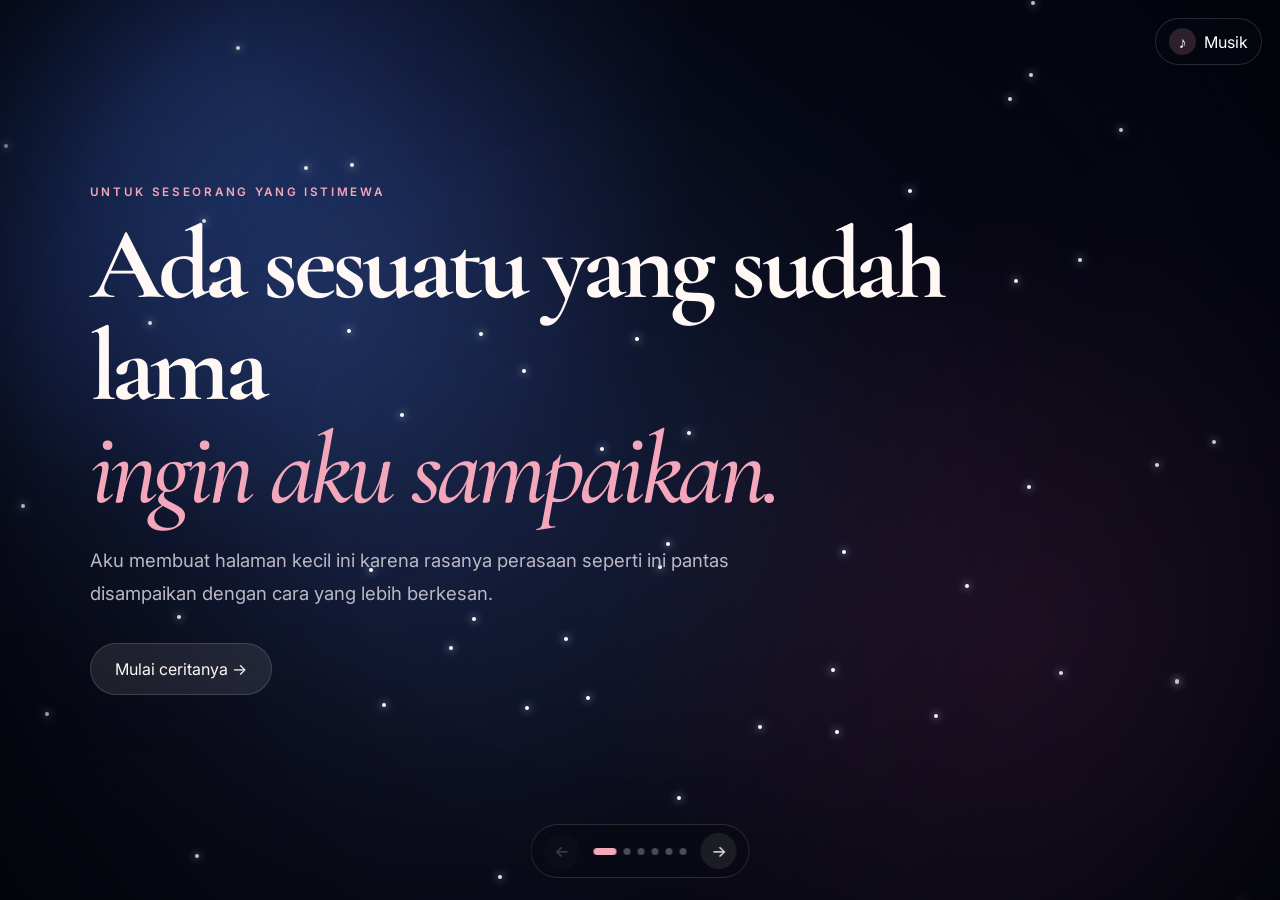
==== main.html @ b16fab7c "Add files via upload" ====
<!DOCTYPE html>
<html lang="id">
<head>
  <meta charset="UTF-8" />
  <meta name="viewport" content="width=device-width, initial-scale=1.0" />
  <meta name="theme-color" content="#070914" />
  <meta name="description" content="Sebuah cerita kecil dan satu pertanyaan penting untukmu." />
  <title>Untuk Kamu 🤍</title>

  <link rel="preconnect" href="https://fonts.googleapis.com" />
  <link rel="preconnect" href="https://fonts.gstatic.com" crossorigin />
  <link
    href="https://fonts.googleapis.com/css2?family=Cormorant+Garamond:wght@400;500;600;700&family=Inter:wght@300;400;500;600&display=swap"
    rel="stylesheet"
  />
  <link rel="stylesheet" href="style.css" />
</head>

<body>
  <div id="heartRain" class="heart-rain" aria-hidden="true"></div>
  <div id="sparkleField" class="sparkle-field" aria-hidden="true"></div>
  <div class="fog fog-one" aria-hidden="true"></div>
  <div class="fog fog-two" aria-hidden="true"></div>
  <div class="vignette" aria-hidden="true"></div>

  <audio id="backgroundMusic" loop preload="auto">
    <source src="assets/music/our-song.mpeg" type="audio/mpeg" />
    <source src="assets/music/our-song.mp3" type="audio/mpeg" />
  </audio>

  <button id="musicButton" class="music-button" type="button" aria-label="Putar musik">
    <span class="music-dot">♪</span>
    <span id="musicLabel">Musik</span>
  </button>

  <main id="slider" class="slider">
    <section class="slide active" data-slide="0">
      <div class="content hero-content">
        <p class="eyebrow">Untuk seseorang yang istimewa</p>
        <h1>Ada sesuatu yang sudah lama <span>ingin aku sampaikan.</span></h1>
        <p class="lead">
          Aku membuat halaman kecil ini karena rasanya perasaan seperti ini
          pantas disampaikan dengan cara yang lebih berkesan.
        </p>
        <button class="primary next-slide" type="button">Mulai ceritanya <span>→</span></button>
      </div>
    </section>

    <section class="slide" data-slide="1">
      <div class="content story-layout">
        <div>
          <p class="eyebrow">Bagian pertama</p>
          <h2>Semuanya terasa biasa, sampai akhirnya kamu hadir.</h2>
          <p class="lead">
            Awalnya aku tidak pernah tahu bahwa satu pertemuan sederhana bisa
            membuat hari-hariku terasa berbeda. Perlahan, aku mulai menunggu
            pesanmu, mengingat tawamu, dan mencari alasan untuk tetap berbicara
            denganmu.
          </p>
        </div>
        <div class="single-photo">
          <img src="assets/images/foto-1.jpg" alt="Kenangan kami" />
          <span>Salah satu momen favoritku</span>
        </div>
      </div>
    </section>

    <section class="slide" data-slide="2">
      <div class="content story-layout reverse">
        <div class="single-photo">
          <img src="assets/images/foto-2.jpg" alt="Kenangan kami" />
          <span>Hal kecil yang selalu kuingat</span>
        </div>
        <div>
          <p class="eyebrow">Bagian kedua</p>
          <h2>Aku jatuh pada banyak hal sederhana tentang dirimu.</h2>
          <p class="lead">
            Cara kamu bercerita, caramu peduli, dan tingkah kecil yang mungkin
            tidak pernah kamu sadari. Semuanya perlahan menjadi bagian yang
            paling aku sukai dari hari-hariku.
          </p>
        </div>
      </div>
    </section>

    <section class="slide" data-slide="3">
      <div class="content album-content">
        <div class="album-copy">
          <p class="eyebrow">Album kecil kita</p>
          <h2>Beberapa momen yang ingin terus aku simpan.</h2>
          <p class="lead">Karena bersamamu, hal sederhana pun terasa istimewa.</p>
        </div>

        <div class="album-grid">
          <button class="album-photo" type="button" data-image="assets/images/foto-1.jpg">
            <img src="assets/images/foto-1.jpg" alt="Foto pertama" />
          </button>
          <button class="album-photo" type="button" data-image="assets/images/foto-2.jpg">
            <img src="assets/images/foto-2.jpg" alt="Foto kedua" />
          </button>
          <button class="album-photo tall" type="button" data-image="assets/images/foto-3.jpg">
            <img src="assets/images/foto-3.jpg" alt="Foto ketiga" />
          </button>
          <button class="album-photo" type="button" data-image="assets/images/foto-4.jpg">
            <img src="assets/images/foto-4.jpg" alt="Foto keempat" />
          </button>
          <button class="album-photo" type="button" data-image="assets/images/foto-5.jpg">
            <img src="assets/images/foto-5.jpg" alt="Foto kelima" />
          </button>
        </div>
      </div>
    </section>

    <section class="slide" data-slide="4">
      <div class="content envelope-content">
        <div>
          <p class="eyebrow">Surat untukmu</p>
          <h2>Klik segelnya. Ada isi hatiku di dalamnya.</h2>
          <p id="envelopeHint" class="lead">Sentuh amplop untuk membuka surat.</p>
        </div>

        <div id="envelope" class="envelope" role="button" tabindex="0" aria-label="Buka surat">
          <div class="letter">
            <div class="letter-text">
              <p>Hai, kamu.</p>
              <p>
                Sejujurnya, aku menyukaimu. Aku menyukai caramu membuat hariku
                lebih ringan dan caramu membuatku nyaman menjadi diriku sendiri.
              </p>
              <p>
                Aku ingin mengenalmu lebih jauh, mendengarkan lebih banyak
                ceritamu, menemani hari baikmu, dan tetap ada saat harimu tidak
                baik-baik saja.
              </p>
              <p class="question">
                Maukah kamu menjadi seseorang yang aku perjuangkan dan berjalan
                bersamaku di hari-hari berikutnya?
              </p>
              <button id="finishLetter" class="letter-button" type="button">
                Aku sudah membaca
              </button>
            </div>
          </div>
          <div class="envelope-back"></div>
          <div class="envelope-left"></div>
          <div class="envelope-right"></div>
          <div class="envelope-front"></div>
          <div class="envelope-flap"></div>
          <div class="wax-seal">♥</div>
        </div>
      </div>
    </section>

    <section class="slide" data-slide="5">
      <div class="content answer-content">
        <p class="eyebrow">Satu jawaban darimu</p>
        <h2>Maukah kamu menjalani cerita ini bersamaku?</h2>
        <p class="lead">
          Pilih jawabanmu. Setelah itu WhatsApp akan terbuka dan jawabanmu bisa
          langsung dikirim kepadaku.
        </p>

        <div class="answer-buttons">
          <button id="yesButton" class="answer yes" type="button">
            Iya, aku bersedia 🤍
          </button>
          <button id="timeButton" class="answer time" type="button">
            Aku butuh waktu
          </button>
        </div>

        <p id="waNotice" class="wa-notice">
          Nomor WhatsApp tujuan dapat diganti di bagian paling atas file <b>app.js</b>.
        </p>
      </div>
    </section>
  </main>

  <nav class="navigation" aria-label="Navigasi slide">
    <button id="prevButton" class="nav-arrow" type="button" aria-label="Slide sebelumnya">←</button>
    <div id="dots" class="dots"></div>
    <button id="nextButton" class="nav-arrow" type="button" aria-label="Slide berikutnya">→</button>
  </nav>

  <div id="lightbox" class="lightbox" aria-hidden="true">
    <button id="closeLightbox" class="lightbox-close" type="button" aria-label="Tutup">×</button>
    <img id="lightboxImage" src="" alt="Foto diperbesar" />
  </div>

  <div id="celebration" class="celebration" aria-hidden="true"></div>

  <script src="app.js"></script>
</body>
</html>
---- style.css ----
:root {
  --bg: #060813;
  --text: #fff8f5;
  --muted: #bbb8c4;
  --rose: #f4a6ba;
  --blue: #81a8ff;
  --border: rgba(255,255,255,.14);
  --glass: rgba(255,255,255,.075);
  --ease: cubic-bezier(.22,1,.36,1);
}

* { box-sizing: border-box; margin: 0; padding: 0; }

html, body {
  width: 100%;
  height: 100%;
  overflow: hidden;
}

body {
  background:
    radial-gradient(circle at 20% 10%, rgba(52,82,170,.28), transparent 34%),
    radial-gradient(circle at 80% 70%, rgba(121,49,100,.22), transparent 36%),
    linear-gradient(180deg, #050713, #090914);
  color: var(--text);
  font-family: "Inter", sans-serif;
}

button { font: inherit; -webkit-tap-highlight-color: transparent; }
img { width: 100%; display: block; }

.heart-rain,
.sparkle-field,
.fog,
.vignette {
  position: fixed;
  inset: 0;
  pointer-events: none;
}

.heart-rain { z-index: 2; overflow: hidden; }
.sparkle-field { z-index: 1; overflow: hidden; }

.fog {
  z-index: 0;
  border-radius: 50%;
  filter: blur(110px);
  mix-blend-mode: screen;
}

.fog-one {
  width: 65vw;
  height: 65vw;
  left: -22vw;
  top: -18vw;
  background: radial-gradient(circle, rgba(61,118,255,.35), transparent 68%);
  animation: fogOne 18s ease-in-out infinite alternate;
}

.fog-two {
  width: 70vw;
  height: 70vw;
  right: -26vw;
  bottom: -28vw;
  background: radial-gradient(circle, rgba(77,130,255,.26), transparent 70%);
  animation: fogTwo 22s ease-in-out infinite alternate;
}

.vignette {
  z-index: 4;
  background: radial-gradient(circle, transparent 42%, rgba(1,2,8,.24) 76%, rgba(1,2,8,.72) 100%);
}

.slider {
  position: relative;
  z-index: 5;
  width: 100%;
  height: 100%;
}

.slide {
  position: absolute;
  inset: 0;
  padding: 72px 7vw 92px;
  display: grid;
  place-items: center;
  opacity: 0;
  visibility: hidden;
  transform: translate3d(7%,0,0) scale(.985);
  transition:
    opacity 650ms ease,
    transform 850ms var(--ease),
    visibility 650ms;
}

.slide.active {
  opacity: 1;
  visibility: visible;
  transform: translate3d(0,0,0) scale(1);
}

.slide.leaving-left {
  opacity: 0;
  transform: translate3d(-7%,0,0) scale(.985);
}

.content {
  width: min(1120px, 100%);
  max-height: 100%;
}

.eyebrow {
  margin-bottom: 14px;
  color: var(--rose);
  font-size: .73rem;
  font-weight: 600;
  letter-spacing: .23em;
  text-transform: uppercase;
}

h1, h2 {
  font-family: "Cormorant Garamond", serif;
  line-height: 1;
  letter-spacing: -.045em;
}

h1 { max-width: 930px; font-size: clamp(3.5rem, 8vw, 7.4rem); }
h1 span { display: block; color: var(--rose); font-style: italic; font-weight: 500; }
h2 { font-size: clamp(2.8rem, 5.7vw, 5.5rem); }

.lead {
  max-width: 720px;
  margin-top: 24px;
  color: var(--muted);
  font-size: clamp(.98rem, 1.5vw, 1.16rem);
  line-height: 1.75;
}

.primary,
.answer,
.letter-button {
  border-radius: 999px;
  cursor: pointer;
  transition: transform 220ms ease, background 220ms ease, box-shadow 220ms ease;
}

.primary {
  margin-top: 34px;
  padding: 15px 24px;
  border: 1px solid var(--border);
  background: rgba(255,255,255,.09);
  color: var(--text);
  backdrop-filter: blur(18px);
}

.primary:hover,
.answer:hover,
.letter-button:hover { transform: translateY(-3px); }

.story-layout {
  display: grid;
  grid-template-columns: 1.05fr .95fr;
  align-items: center;
  gap: clamp(34px, 7vw, 90px);
}

.story-layout.reverse { grid-template-columns: .95fr 1.05fr; }

.single-photo {
  position: relative;
  overflow: hidden;
  aspect-ratio: 4/5;
  max-height: 67vh;
  border: 1px solid var(--border);
  border-radius: 32px;
  box-shadow: 0 30px 80px rgba(0,0,0,.38);
}

.single-photo::after {
  content: "";
  position: absolute;
  inset: 0;
  background: linear-gradient(to top, rgba(4,4,10,.78), transparent 55%);
}

.single-photo img { height: 100%; object-fit: cover; }
.single-photo span {
  position: absolute;
  z-index: 2;
  left: 24px;
  bottom: 20px;
  font-size: .88rem;
}

.album-content {
  display: grid;
  grid-template-columns: .78fr 1.22fr;
  gap: 48px;
  align-items: center;
}

.album-grid {
  height: min(66vh, 590px);
  display: grid;
  grid-template-columns: repeat(3, 1fr);
  grid-template-rows: repeat(2, 1fr);
  gap: 12px;
}

.album-photo {
  overflow: hidden;
  border: 0;
  border-radius: 20px;
  background: #121420;
  cursor: pointer;
}

.album-photo.tall { grid-row: span 2; }
.album-photo img {
  height: 100%;
  object-fit: cover;
  transition: transform 700ms var(--ease);
}
.album-photo:hover img { transform: scale(1.07); }

.envelope-content {
  display: grid;
  grid-template-columns: .85fr 1.15fr;
  gap: 70px;
  align-items: center;
}

.envelope {
  position: relative;
  width: min(620px, 92vw);
  height: 380px;
  margin-inline: auto;
  cursor: pointer;
  perspective: 1400px;
}

.envelope-back,
.envelope-left,
.envelope-right,
.envelope-front,
.envelope-flap {
  position: absolute;
  inset: 0;
}

.envelope-back {
  z-index: 1;
  border-radius: 18px;
  background: linear-gradient(145deg,#ead5c4,#cda99d);
  box-shadow: 0 34px 90px rgba(0,0,0,.42);
}

.envelope-left {
  z-index: 4;
  clip-path: polygon(0 0,100% 50%,0 100%);
  background: linear-gradient(135deg,#d8b5a7,#b9877c);
}

.envelope-right {
  z-index: 4;
  clip-path: polygon(100% 0,0 50%,100% 100%);
  background: linear-gradient(225deg,#dfc0b1,#bb8b80);
}

.envelope-front {
  z-index: 5;
  clip-path: polygon(0 100%,50% 48%,100% 100%);
  background: linear-gradient(180deg,#d6b1a2,#bd8e82);
}

.envelope-flap {
  z-index: 7;
  clip-path: polygon(0 0,50% 61%,100% 0);
  background: linear-gradient(180deg,#f0daca,#c89f92);
  transform-origin: top;
  transition: transform 850ms var(--ease), z-index 0s 400ms;
}

.wax-seal {
  position: absolute;
  z-index: 8;
  top: 49%;
  left: 50%;
  width: 76px;
  height: 76px;
  display: grid;
  place-items: center;
  transform: translate(-50%,-50%);
  border-radius: 50%;
  background: radial-gradient(circle at 35% 28%,#dd7f91,#8d304a 72%);
  box-shadow: 0 15px 30px rgba(70,15,36,.36), inset 0 0 0 7px rgba(255,255,255,.05);
  color: #ffe9ee;
  font-family: "Cormorant Garamond", serif;
  font-size: 2rem;
  transition: 380ms var(--ease);
}

.letter {
  position: absolute;
  z-index: 2;
  left: 5%;
  bottom: 4%;
  width: 90%;
  height: 92%;
  overflow: hidden;
  border-radius: 12px;
  background: #fff9ef;
  color: #33262b;
  box-shadow: 0 25px 70px rgba(25,9,16,.35);
  transition: transform 950ms var(--ease), height 850ms var(--ease), z-index 0s 400ms;
}

.letter-text {
  padding: 42px 48px;
  opacity: 0;
  transition: opacity 400ms ease 480ms;
}

.letter-text p {
  margin-bottom: 14px;
  font-family: "Cormorant Garamond", serif;
  font-size: 1.12rem;
  line-height: 1.5;
}

.letter-text .question {
  color: #7b3850;
  font-size: 1.24rem;
  font-weight: 700;
}

.letter-button {
  padding: 12px 18px;
  border: 1px solid rgba(51,38,43,.14);
  background: rgba(80,40,55,.09);
  color: #33262b;
}

.envelope.open .envelope-flap {
  z-index: 0;
  transform: rotateX(180deg);
}

.envelope.open .wax-seal {
  opacity: 0;
  transform: translate(-50%,-50%) scale(.25) rotate(25deg);
}

.envelope.open .letter {
  z-index: 10;
  height: min(650px, 73vh);
  transform: translateY(-150px);
}

.envelope.open .letter-text { opacity: 1; }

.answer-content {
  max-width: 900px;
  padding: 60px 34px;
  border: 1px solid var(--border);
  border-radius: 34px;
  background:
    radial-gradient(circle at top, rgba(244,166,186,.16), transparent 44%),
    rgba(255,255,255,.065);
  text-align: center;
  backdrop-filter: blur(22px);
}

.answer-content .lead { margin-inline: auto; }

.answer-buttons {
  display: flex;
  justify-content: center;
  gap: 14px;
  margin-top: 34px;
  flex-wrap: wrap;
}

.answer {
  min-width: 220px;
  padding: 16px 22px;
}

.answer.yes {
  border: 1px solid rgba(255,255,255,.2);
  background: linear-gradient(135deg,#e99bad,#994a65);
  color: #fff;
  box-shadow: 0 18px 45px rgba(153,74,101,.3);
}

.answer.time {
  border: 1px solid var(--border);
  background: rgba(255,255,255,.07);
  color: var(--text);
}

.wa-notice {
  margin-top: 24px;
  color: rgba(255,255,255,.5);
  font-size: .78rem;
}

.navigation {
  position: fixed;
  z-index: 30;
  left: 50%;
  bottom: 22px;
  display: flex;
  align-items: center;
  gap: 14px;
  transform: translateX(-50%);
  padding: 8px 12px;
  border: 1px solid var(--border);
  border-radius: 999px;
  background: rgba(8,9,18,.58);
  backdrop-filter: blur(18px);
}

.nav-arrow {
  width: 36px;
  height: 36px;
  border: 0;
  border-radius: 50%;
  background: rgba(255,255,255,.08);
  color: #fff;
  cursor: pointer;
}

.nav-arrow:disabled { opacity: .25; cursor: default; }

.dots { display: flex; gap: 7px; }
.dot {
  width: 7px;
  height: 7px;
  border: 0;
  border-radius: 50%;
  background: rgba(255,255,255,.28);
  cursor: pointer;
  transition: 250ms ease;
}
.dot.active { width: 23px; border-radius: 999px; background: var(--rose); }

.music-button {
  position: fixed;
  z-index: 35;
  top: 18px;
  right: 18px;
  display: flex;
  align-items: center;
  gap: 8px;
  padding: 9px 13px;
  border: 1px solid var(--border);
  border-radius: 999px;
  background: rgba(8,9,18,.58);
  color: #fff;
  backdrop-filter: blur(18px);
  cursor: pointer;
}

.music-dot {
  width: 27px;
  height: 27px;
  display: grid;
  place-items: center;
  border-radius: 50%;
  background: rgba(244,166,186,.17);
}
.music-button.playing .music-dot { animation: pulse 1.3s infinite; }

.rain-heart {
  position: absolute;
  top: -10vh;
  color: rgba(255,163,194,.78);
  text-shadow: 0 0 10px rgba(255,142,182,.7), 0 0 24px rgba(255,116,171,.35);
  animation: heartFall linear forwards;
}

.sparkle {
  position: absolute;
  width: 4px;
  height: 4px;
  border-radius: 50%;
  background: #fff;
  box-shadow: 0 0 9px #fff, 0 0 20px rgba(104,163,255,.9);
  animation: twinkle ease-in-out infinite;
}

.lightbox {
  position: fixed;
  inset: 0;
  z-index: 80;
  display: grid;
  place-items: center;
  padding: 30px;
  background: rgba(2,3,8,.9);
  opacity: 0;
  visibility: hidden;
  backdrop-filter: blur(18px);
  transition: 300ms ease;
}
.lightbox.active { opacity: 1; visibility: visible; }
.lightbox img {
  max-width: min(960px,94vw);
  max-height: 84vh;
  width: auto;
  border-radius: 22px;
  box-shadow: 0 30px 90px rgba(0,0,0,.6);
}
.lightbox-close {
  position: absolute;
  top: 16px;
  right: 22px;
  border: 0;
  background: transparent;
  color: #fff;
  font-size: 2.4rem;
  cursor: pointer;
}

.celebration {
  position: fixed;
  inset: 0;
  z-index: 90;
  overflow: hidden;
  pointer-events: none;
}
.heart-particle {
  position: absolute;
  bottom: -30px;
  animation: celebrate linear forwards;
}

@keyframes fogOne {
  to { transform: translate3d(17vw,12vh,0) scale(1.2); opacity: .85; }
}
@keyframes fogTwo {
  to { transform: translate3d(-16vw,-10vh,0) scale(.9); opacity: .8; }
}
@keyframes heartFall {
  0% { transform: translate3d(0,-10vh,0) rotate(0); opacity: 0; }
  10% { opacity: var(--op,.7); }
  100% { transform: translate3d(var(--drift,20px),115vh,0) rotate(380deg); opacity: 0; }
}
@keyframes twinkle {
  0%,100% { opacity: .08; transform: scale(.4); }
  50% { opacity: 1; transform: scale(1.15); }
}
@keyframes pulse {
  50% { box-shadow: 0 0 0 7px rgba(244,166,186,0); }
}
@keyframes celebrate {
  to { transform: translateY(-115vh) rotate(380deg) scale(1.3); opacity: 0; }
}

@media (max-width: 820px) {
  .slide { padding: 72px 18px 88px; }

  .story-layout,
  .story-layout.reverse,
  .envelope-content,
  .album-content {
    grid-template-columns: 1fr;
    gap: 24px;
  }

  .story-layout .single-photo,
  .story-layout.reverse .single-photo {
    order: 2;
    width: min(100%, 390px);
    max-height: 37vh;
    margin-inline: auto;
  }

  .album-copy .lead { display: none; }
  .album-grid { height: 51vh; }

  .envelope-content > div:first-child { text-align: center; }
  .envelope-content h2 { font-size: clamp(2.1rem,9vw,3.3rem); }
  .envelope-content .lead { margin-inline: auto; }

  .envelope { height: 260px; }
  .envelope.open .letter {
    height: 58vh;
    transform: translateY(-125px);
  }
  .letter-text { padding: 28px 25px; }
  .letter-text p { font-size: .98rem; line-height: 1.4; }

  .answer-content { padding: 44px 20px; }
}

@media (max-width: 540px) {
  h1 { font-size: clamp(3rem,15vw,4.6rem); }
  h2 { font-size: clamp(2.4rem,11vw,3.4rem); }

  .album-grid {
    grid-template-columns: repeat(2,1fr);
    grid-template-rows: repeat(3,1fr);
    height: 52vh;
  }
  .album-photo.tall { grid-row: span 2; }

  .answer { width: 100%; }
  #musicLabel { display: none; }
  .music-button { padding: 8px; }
}

@media (prefers-reduced-motion: reduce) {
  *, *::before, *::after {
    animation-duration: .01ms !important;
    transition-duration: .01ms !important;
  }
}
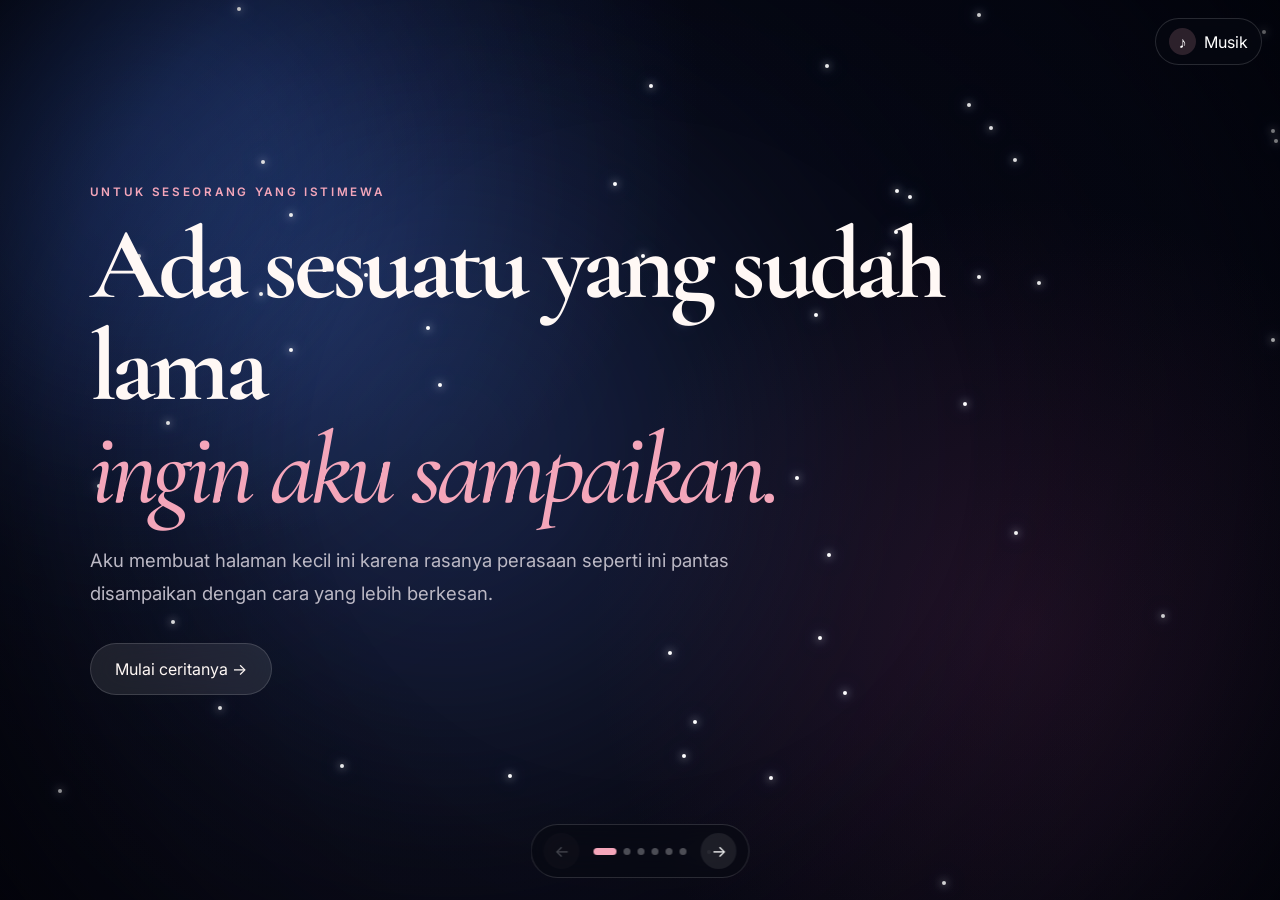
==== commit 30800a05: "Update main.html" ====
--- a/main.html
+++ b/main.html
@@ -59,7 +59,7 @@
           </p>
         </div>
         <div class="single-photo">
-          <img src="assets/images/foto-1.jpg" alt="Kenangan kami" />
+          <img src="assets/images/foto-1.jpeg" alt="Kenangan kami" />
           <span>Salah satu momen favoritku</span>
         </div>
       </div>
@@ -68,7 +68,7 @@
     <section class="slide" data-slide="2">
       <div class="content story-layout reverse">
         <div class="single-photo">
-          <img src="assets/images/foto-2.jpg" alt="Kenangan kami" />
+          <img src="assets/images/foto-2.jpeg" alt="Kenangan kami" />
           <span>Hal kecil yang selalu kuingat</span>
         </div>
         <div>
@@ -92,20 +92,20 @@
         </div>
 
         <div class="album-grid">
-          <button class="album-photo" type="button" data-image="assets/images/foto-1.jpg">
-            <img src="assets/images/foto-1.jpg" alt="Foto pertama" />
+          <button class="album-photo" type="button" data-image="assets/images/foto-1.jpeg">
+            <img src="assets/images/foto-1.jpeg" alt="Foto pertama" />
           </button>
-          <button class="album-photo" type="button" data-image="assets/images/foto-2.jpg">
-            <img src="assets/images/foto-2.jpg" alt="Foto kedua" />
+          <button class="album-photo" type="button" data-image="assets/images/foto-2.jpeg">
+            <img src="assets/images/foto-2.jpeg" alt="Foto kedua" />
           </button>
-          <button class="album-photo tall" type="button" data-image="assets/images/foto-3.jpg">
-            <img src="assets/images/foto-3.jpg" alt="Foto ketiga" />
+          <button class="album-photo tall" type="button" data-image="assets/images/foto-3.jpeg">
+            <img src="assets/images/foto-3.jpeg" alt="Foto ketiga" />
           </button>
-          <button class="album-photo" type="button" data-image="assets/images/foto-4.jpg">
-            <img src="assets/images/foto-4.jpg" alt="Foto keempat" />
+          <button class="album-photo" type="button" data-image="assets/images/foto-4.jpeg">
+            <img src="assets/images/foto-4.jpeg" alt="Foto keempat" />
           </button>
-          <button class="album-photo" type="button" data-image="assets/images/foto-5.jpg">
-            <img src="assets/images/foto-5.jpg" alt="Foto kelima" />
+          <button class="album-photo" type="button" data-image="assets/images/foto-5.jpeg">
+            <img src="assets/images/foto-5.jpeg" alt="Foto kelima" />
           </button>
         </div>
       </div>
--- a/style.css
+++ b/style.css
@@ -616,3 +616,161 @@
     transition-duration: .01ms !important;
   }
 }
+
+@media (min-width: 821px) {
+
+  .envelope-content {
+    grid-template-columns: 0.85fr 1.15fr;
+    gap: 45px;
+    align-items: center;
+  }
+
+  .envelope {
+    width: min(560px, 48vw);
+    height: 330px;
+  }
+
+  .envelope.open .letter {
+    z-index: 10;
+
+    /* jangan terlalu tinggi */
+    height: min(480px, 66vh);
+
+    /* naik secukupnya */
+    transform: translateY(-105px);
+
+    /* pastikan tidak melebar */
+    width: 90%;
+    left: 5%;
+  }
+
+  .letter {
+    overflow: hidden;
+  }
+
+  .letter-text {
+    height: 100%;
+    padding: 30px 38px;
+
+    /* isi surat dibuat rapi */
+    overflow-y: auto;
+    overscroll-behavior: contain;
+
+    /* scrollbar tipis */
+    scrollbar-width: thin;
+    scrollbar-color: rgba(123, 56, 80, 0.4) transparent;
+  }
+
+  .letter-text::-webkit-scrollbar {
+    width: 5px;
+  }
+
+  .letter-text::-webkit-scrollbar-track {
+    background: transparent;
+  }
+
+  .letter-text::-webkit-scrollbar-thumb {
+    background: rgba(123, 56, 80, 0.35);
+    border-radius: 999px;
+  }
+
+  .letter-text p {
+    margin-bottom: 11px;
+    font-size: 1.02rem;
+    line-height: 1.42;
+  }
+
+  .letter-text .question {
+    font-size: 1.13rem;
+    line-height: 1.4;
+    margin-bottom: 15px;
+  }
+
+  .letter-button {
+    padding: 10px 17px;
+  }
+}
+
+/* Laptop dengan layar pendek seperti 1366 × 768 */
+@media (min-width: 821px) and (max-height: 800px) {
+
+  .slide {
+    padding-top: 55px;
+    padding-bottom: 76px;
+  }
+
+  .envelope-content {
+    gap: 32px;
+  }
+
+  .envelope-content h2 {
+    font-size: clamp(2.4rem, 4vw, 4.2rem);
+  }
+
+  .envelope-content .lead {
+    margin-top: 15px;
+    font-size: 0.95rem;
+  }
+
+  .envelope {
+    width: min(510px, 45vw);
+    height: 285px;
+  }
+
+  .wax-seal {
+    width: 66px;
+    height: 66px;
+  }
+
+  .envelope.open .letter {
+    height: min(430px, 62vh);
+    transform: translateY(-90px);
+  }
+
+  .letter-text {
+    padding: 25px 32px;
+  }
+
+  .letter-text p {
+    margin-bottom: 9px;
+    font-size: 0.95rem;
+    line-height: 1.36;
+  }
+
+  .letter-text .question {
+    font-size: 1.07rem;
+    margin-bottom: 12px;
+  }
+
+  .letter-button {
+    padding: 9px 15px;
+    font-size: 0.9rem;
+  }
+}
+
+/* Laptop yang sangat pendek */
+@media (min-width: 821px) and (max-height: 650px) {
+
+  .envelope {
+    height: 245px;
+  }
+
+  .envelope.open .letter {
+    height: 355px;
+    transform: translateY(-75px);
+  }
+
+  .letter-text {
+    padding: 20px 27px;
+  }
+
+  .letter-text p {
+    font-size: 0.86rem;
+    line-height: 1.3;
+    margin-bottom: 7px;
+  }
+
+  .letter-text .question {
+    font-size: 0.96rem;
+  }
+}
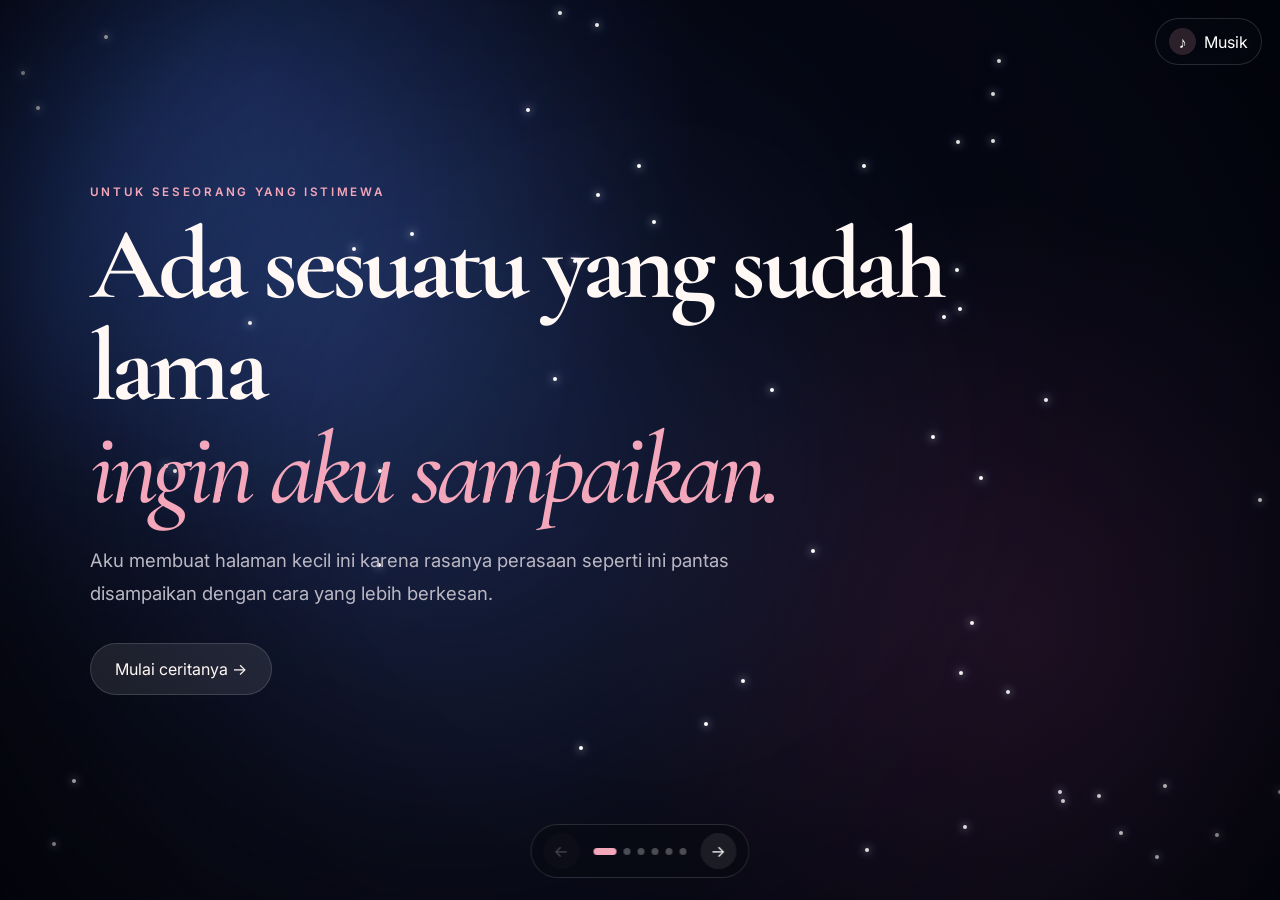
==== commit 2e50af9e: "Update main.html" ====
--- a/main.html
+++ b/main.html
@@ -124,8 +124,9 @@
             <div class="letter-text">
               <p>Hai, kamu.</p>
               <p>
-                Sejujurnya, aku menyukaimu. Aku menyukai caramu membuat hariku
-                lebih ringan dan caramu membuatku nyaman menjadi diriku sendiri.
+                Mungkin alay ya buat ini. U know aku orangnya gengsian banget yaa,
+                tapi kali ini kuturunin deh gengsiku ituu. Aku juga pernah cerita
+                aku belum siap mulai hubungan baru sama seseorang
               </p>
               <p>
                 Aku ingin mengenalmu lebih jauh, mendengarkan lebih banyak
